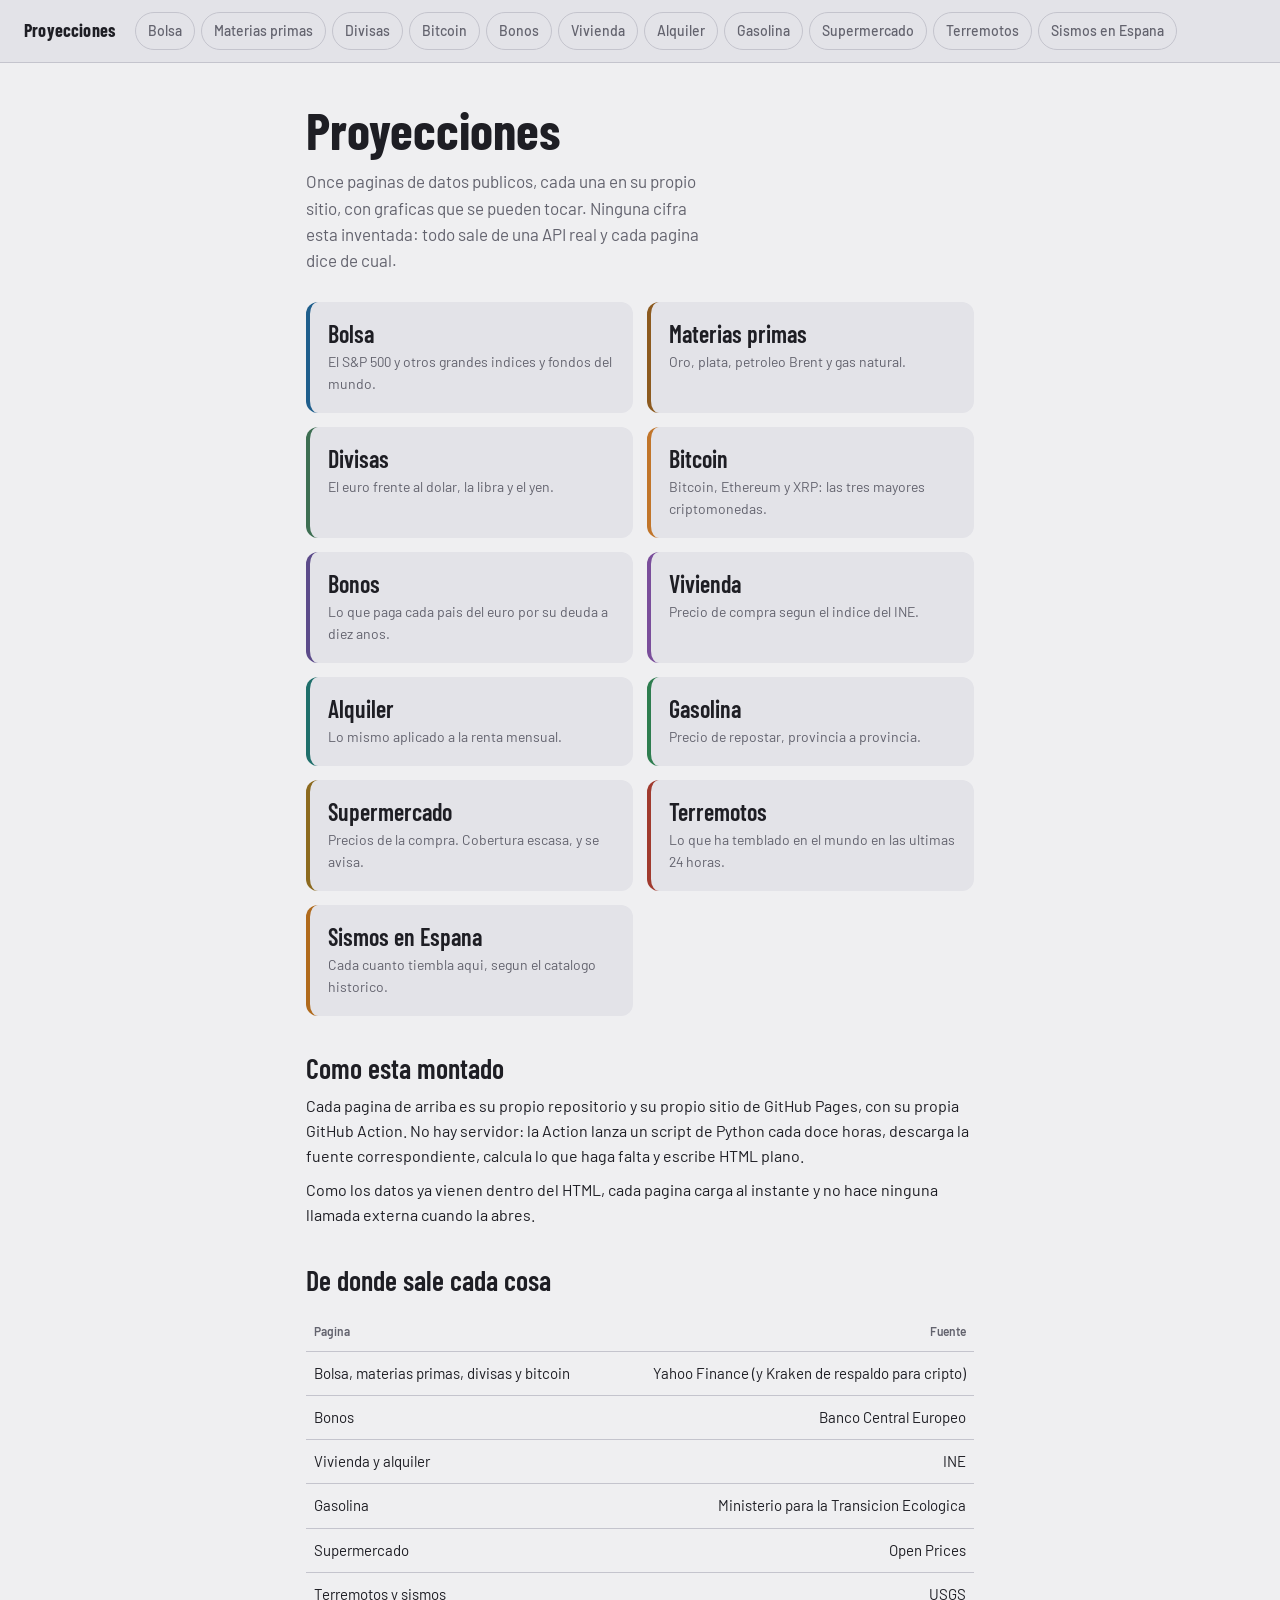
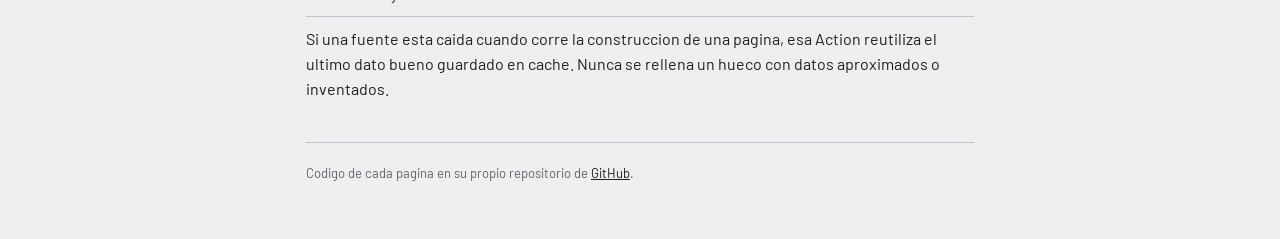
==== docs/index.html @ b4a00ec4 "Portada: enlaza a las once paginas del proyecto Sitio estatico sin generador, publicado directamente" ====
<!DOCTYPE html>
<html lang="es">
<head>
<meta charset="utf-8">
<meta name="viewport" content="width=device-width, initial-scale=1, viewport-fit=cover">
<title>Proyecciones: datos publicos con graficas interactivas</title>
<meta name="description" content="Once paginas de datos publicos con graficas interactivas: bolsa, materias primas, divisas, bitcoin, bonos, vivienda, alquiler, gasolina, supermercado y sismos. Ninguna cifra esta inventada.">
<link rel="canonical" href="https://adrianezd.github.io/proyecciones/">
<meta property="og:type" content="website">
<meta property="og:title" content="Proyecciones: datos publicos con graficas interactivas">
<meta property="og:description" content="Once paginas de datos publicos con graficas interactivas. Ninguna cifra esta inventada: todo sale de una API real y cada pagina dice de cual.">
<meta property="og:locale" content="es_ES">
<meta name="robots" content="index, follow, max-image-preview:large">
<meta name="color-scheme" content="light">
<link rel="preconnect" href="https://fonts.googleapis.com">
<link rel="preconnect" href="https://fonts.gstatic.com" crossorigin>
<link href="https://fonts.googleapis.com/css2?family=Barlow+Condensed:wght@500;600;700&family=Barlow:wght@400;500;600&display=swap" rel="stylesheet">
<link rel="stylesheet" href="./estatico/estilo.css">
</head>
<body>

<nav class="barra" aria-label="Secciones">
  <a class="marca" href="./">Proyecciones</a>
  <div class="enlaces">
    <a href="https://adrianezd.github.io/proyecciones-bolsa/">Bolsa</a><a href="https://adrianezd.github.io/proyecciones-materias-primas/">Materias primas</a><a href="https://adrianezd.github.io/proyecciones-divisas/">Divisas</a><a href="https://adrianezd.github.io/proyecciones-bitcoin/">Bitcoin</a><a href="https://adrianezd.github.io/proyecciones-bonos/">Bonos</a><a href="https://adrianezd.github.io/proyecciones-vivienda/">Vivienda</a><a href="https://adrianezd.github.io/proyecciones-alquiler/">Alquiler</a><a href="https://adrianezd.github.io/proyecciones-gasolina/">Gasolina</a><a href="https://adrianezd.github.io/proyecciones-supermercado/">Supermercado</a><a href="https://adrianezd.github.io/proyecciones-terremotos/">Terremotos</a><a href="https://adrianezd.github.io/proyecciones-sismos/">Sismos en Espana</a>
  </div>
</nav>

<main class="marco">
<h1>Proyecciones</h1>
<p class="bajada">Once paginas de datos publicos, cada una en su propio sitio, con graficas que se pueden tocar. Ninguna cifra esta inventada: todo sale de una API real y cada pagina dice de cual.</p>

<div class="rejilla-portada">
  <a class="ficha" data-c="bolsa" href="https://adrianezd.github.io/proyecciones-bolsa/">
    <h2>Bolsa</h2>
    <p>El S&amp;P 500 y otros grandes indices y fondos del mundo.</p>
  </a>
  <a class="ficha" data-c="materias-primas" href="https://adrianezd.github.io/proyecciones-materias-primas/">
    <h2>Materias primas</h2>
    <p>Oro, plata, petroleo Brent y gas natural.</p>
  </a>
  <a class="ficha" data-c="divisas" href="https://adrianezd.github.io/proyecciones-divisas/">
    <h2>Divisas</h2>
    <p>El euro frente al dolar, la libra y el yen.</p>
  </a>
  <a class="ficha" data-c="bitcoin" href="https://adrianezd.github.io/proyecciones-bitcoin/">
    <h2>Bitcoin</h2>
    <p>Bitcoin, Ethereum y XRP: las tres mayores criptomonedas.</p>
  </a>
  <a class="ficha" data-c="bonos" href="https://adrianezd.github.io/proyecciones-bonos/">
    <h2>Bonos</h2>
    <p>Lo que paga cada pais del euro por su deuda a diez anos.</p>
  </a>
  <a class="ficha" data-c="vivienda" href="https://adrianezd.github.io/proyecciones-vivienda/">
    <h2>Vivienda</h2>
    <p>Precio de compra segun el indice del INE.</p>
  </a>
  <a class="ficha" data-c="alquiler" href="https://adrianezd.github.io/proyecciones-alquiler/">
    <h2>Alquiler</h2>
    <p>Lo mismo aplicado a la renta mensual.</p>
  </a>
  <a class="ficha" data-c="gasolina" href="https://adrianezd.github.io/proyecciones-gasolina/">
    <h2>Gasolina</h2>
    <p>Precio de repostar, provincia a provincia.</p>
  </a>
  <a class="ficha" data-c="supermercado" href="https://adrianezd.github.io/proyecciones-supermercado/">
    <h2>Supermercado</h2>
    <p>Precios de la compra. Cobertura escasa, y se avisa.</p>
  </a>
  <a class="ficha" data-c="terremotos" href="https://adrianezd.github.io/proyecciones-terremotos/">
    <h2>Terremotos</h2>
    <p>Lo que ha temblado en el mundo en las ultimas 24 horas.</p>
  </a>
  <a class="ficha" data-c="sismos" href="https://adrianezd.github.io/proyecciones-sismos/">
    <h2>Sismos en Espana</h2>
    <p>Cada cuanto tiembla aqui, segun el catalogo historico.</p>
  </a>
</div>

<h2>Como esta montado</h2>
<p>Cada pagina de arriba es su propio repositorio y su propio sitio de GitHub Pages, con su propia GitHub Action. No hay servidor: la Action lanza un script de Python cada doce horas, descarga la fuente correspondiente, calcula lo que haga falta y escribe HTML plano.</p>
<p>Como los datos ya vienen dentro del HTML, cada pagina carga al instante y no hace ninguna llamada externa cuando la abres.</p>

<h2>De donde sale cada cosa</h2>
<table>
  <thead><tr><th>Pagina</th><th>Fuente</th></tr></thead>
  <tbody>
    <tr><td>Bolsa, materias primas, divisas y bitcoin</td><td>Yahoo Finance (y Kraken de respaldo para cripto)</td></tr>
    <tr><td>Bonos</td><td>Banco Central Europeo</td></tr>
    <tr><td>Vivienda y alquiler</td><td>INE</td></tr>
    <tr><td>Gasolina</td><td>Ministerio para la Transicion Ecologica</td></tr>
    <tr><td>Supermercado</td><td>Open Prices</td></tr>
    <tr><td>Terremotos y sismos</td><td>USGS</td></tr>
  </tbody>
</table>

<p>Si una fuente esta caida cuando corre la construccion de una pagina, esa Action reutiliza el ultimo dato bueno guardado en cache. Nunca se rellena un hueco con datos aproximados o inventados.</p>

<footer class="pie">
<p>Codigo de cada pagina en su propio repositorio de <a href="https://github.com/adrianezd?tab=repositories&q=proyecciones-">GitHub</a>.</p>
</footer>
</main>

</body>
</html>
---- docs/estatico/estilo.css ----
/* =========================================================================
   Estilo comun. Mobile first: todo se diseña para 320px de ancho y se
   ensancha a partir de ahi. Cada seccion tiene su color de acento, que
   se activa con el atributo data-acento en <body>.
   ========================================================================= */

:root{
  --fondo:#EFEFF1;
  --fondo-2:#E3E3E8;
  --tinta:#1E1E24;
  --tinta-suave:#63636E;
  --regla:#C4C4CD;

  --acento:#3C5A8C;
  --acento-2:#7E93B8;
  --alerta:#B03A2E;

  --cifras:'Barlow Condensed','Arial Narrow',sans-serif;
  --texto:'Barlow',ui-sans-serif,system-ui,-apple-system,'Segoe UI',Roboto,sans-serif;
}

body[data-acento="vivienda"]{--acento:#7A4E9B;--acento-2:#B394CC;}
body[data-acento="alquiler"]{--acento:#1F6F6B;--acento-2:#7FB3AF;}
body[data-acento="gasolina"]{--acento:#2E7D4F;--acento-2:#8DBFA3;}
body[data-acento="sismos"]{--acento:#B06A1C;--acento-2:#D9AE7B;}
body[data-acento="mercados"]{--acento:#1F5E8C;--acento-2:#7FA8C4;}
body[data-acento="bonos"]{--acento:#5C4B8A;--acento-2:#A396C4;}
body[data-acento="supermercado"]{--acento:#8C6A1F;--acento-2:#C9B07E;}
body[data-acento="terremotos"]{--acento:#A03A2E;--acento-2:#D19289;}
body[data-acento="bolsa"]{--acento:#1F5E8C;--acento-2:#7FA8C4;}
body[data-acento="materias-primas"]{--acento:#8C5A1F;--acento-2:#C9A97E;}
body[data-acento="divisas"]{--acento:#3D6E52;--acento-2:#8CB39D;}
body[data-acento="bitcoin"]{--acento:#C1752A;--acento-2:#E0B78C;}

*,*::before,*::after{box-sizing:border-box;}
html{-webkit-text-size-adjust:100%;text-size-adjust:100%;}

body{
  margin:0;background:var(--fondo);color:var(--tinta);
  font-family:var(--texto);line-height:1.55;
  font-variant-numeric:tabular-nums;
  -webkit-font-smoothing:antialiased;
  overflow-x:hidden;
}

/* ---------------- Navegacion ---------------- */
.barra{
  background:var(--fondo-2);
  border-bottom:1px solid var(--regla);
  padding:.625rem max(1rem,env(safe-area-inset-left)) .625rem max(1rem,env(safe-area-inset-left));
  position:sticky;top:0;z-index:10;
}

.marca{
  display:block;font-family:var(--cifras);font-weight:700;
  font-size:1.125rem;color:var(--tinta);text-decoration:none;
  letter-spacing:.01em;
}

.enlaces{
  display:flex;gap:.375rem;margin-top:.375rem;
  overflow-x:auto;scrollbar-width:none;
  -webkit-overflow-scrolling:touch;
}
.enlaces::-webkit-scrollbar{display:none;}

.enlaces a{
  flex:0 0 auto;
  padding:.4375rem .75rem;min-height:2rem;
  font-size:.875rem;font-weight:500;
  color:var(--tinta-suave);text-decoration:none;
  border:1px solid var(--regla);border-radius:1.25rem;
  white-space:nowrap;
}
.enlaces a[aria-current="page"]{
  background:var(--acento);border-color:var(--acento);color:#fff;font-weight:600;
}

/* ---------------- Estructura ---------------- */
.marco{
  width:100%;max-width:44rem;margin:0 auto;
  padding:1.5rem 1.125rem calc(3rem + env(safe-area-inset-bottom));
  padding-left:max(1.125rem,env(safe-area-inset-left));
  padding-right:max(1.125rem,env(safe-area-inset-right));
}

h1{
  font-family:var(--cifras);font-weight:700;
  font-size:clamp(2rem,9.5vw,3.25rem);line-height:1.03;
  margin:0;text-wrap:balance;overflow-wrap:break-word;
}

h2{
  font-family:var(--cifras);font-weight:600;
  font-size:clamp(1.375rem,5.5vw,1.75rem);
  line-height:1.15;margin:2.25rem 0 .25rem;
}

.bajada{
  margin:.75rem 0 0;max-width:40ch;
  color:var(--tinta-suave);font-size:clamp(.9375rem,3.6vw,1.0625rem);
}

p{margin:.625rem 0 0;}
.apunte{font-size:.8125rem;color:var(--tinta-suave);margin-top:.5rem;}

/* ---------------- Controles ---------------- */
.mandos{
  margin-top:1.5rem;padding:1.125rem;
  background:var(--fondo-2);border-radius:.75rem;
}
.mando + .mando{margin-top:1.125rem;}

label{display:block;font-size:.875rem;font-weight:600;margin-bottom:.5rem;}

.caja-num{
  display:flex;align-items:center;gap:.5rem;
  background:var(--fondo);border:1px solid var(--regla);
  border-radius:.5rem;padding:0 .875rem;
}
.caja-num:focus-within{border-color:var(--acento);box-shadow:0 0 0 3px color-mix(in srgb,var(--acento) 22%,transparent);}
.caja-num span{font-family:var(--cifras);font-size:1.375rem;font-weight:600;color:var(--tinta-suave);}
.caja-num input{
  flex:1 1 auto;width:100%;min-width:0;min-height:3rem;
  border:0;background:transparent;outline:none;
  font-family:var(--cifras);font-size:1.5rem;font-weight:700;color:var(--tinta);
  -moz-appearance:textfield;
}
.caja-num input::-webkit-outer-spin-button,
.caja-num input::-webkit-inner-spin-button{-webkit-appearance:none;margin:0;}

.fila{display:flex;align-items:baseline;justify-content:space-between;gap:.75rem;margin-bottom:.5rem;}
.fila label{margin:0;}
.fila output{font-family:var(--cifras);font-size:1.375rem;font-weight:700;}

input[type=range]{
  width:100%;height:2.75rem;background:transparent;cursor:pointer;
  -webkit-appearance:none;appearance:none;
}
input[type=range]::-webkit-slider-runnable-track{height:.25rem;background:var(--regla);border-radius:2px;}
input[type=range]::-moz-range-track{height:.25rem;background:var(--regla);border-radius:2px;}
input[type=range]::-webkit-slider-thumb{
  -webkit-appearance:none;width:1.75rem;height:1.75rem;margin-top:-.75rem;
  border-radius:50%;background:var(--acento);border:3px solid var(--fondo-2);
}
input[type=range]::-moz-range-thumb{
  width:1.75rem;height:1.75rem;border-radius:50%;
  background:var(--acento);border:3px solid var(--fondo-2);
}
input[type=range]:focus-visible{outline:2px solid var(--acento);outline-offset:4px;}

select{
  width:100%;min-height:3rem;padding:0 2.5rem 0 .875rem;
  font-family:var(--texto);font-size:1rem;font-weight:500;color:var(--tinta);
  background-color:var(--fondo);border:1px solid var(--regla);border-radius:.5rem;
  appearance:none;-webkit-appearance:none;
  background-image:url("data:image/svg+xml;charset=UTF-8,%3Csvg xmlns='http://www.w3.org/2000/svg' width='12' height='8'%3E%3Cpath d='M1 1l5 5 5-5' stroke='%231E1E24' stroke-width='2' fill='none'/%3E%3C/svg%3E");
  background-repeat:no-repeat;background-position:right .875rem center;
}
select:focus-visible{outline:2px solid var(--acento);outline-offset:2px;}

/* ---------------- Resultado destacado ---------------- */
.resultado{margin-top:2rem;padding-top:1.5rem;border-top:2px solid var(--tinta);}
.resultado-intro{margin:0;font-size:.9375rem;color:var(--tinta-suave);}
.cifrota{
  font-family:var(--cifras);font-weight:700;
  font-size:clamp(2.75rem,15vw,4.5rem);line-height:1;
  margin:.375rem 0 0;color:var(--acento);
}
.rango{margin:.5rem 0 0;font-size:1rem;}

.tarjetas{
  display:grid;grid-template-columns:repeat(auto-fit,minmax(6.5rem,1fr));
  gap:.875rem;margin-top:1.5rem;
}
.dato-valor{
  display:block;font-family:var(--cifras);font-weight:700;
  font-size:1.625rem;line-height:1.05;
}
.dato-nombre{display:block;font-size:.75rem;color:var(--tinta-suave);margin-top:.25rem;}

/* ---------------- Graficas ---------------- */
.lienzo{position:relative;margin-top:1rem;}
.lienzo svg{display:block;width:100%;height:auto;user-select:none;}

.rejilla{stroke:var(--regla);stroke-width:1;}
.cero{stroke:var(--tinta);stroke-width:1;}
.eje{font-family:'Barlow',sans-serif;font-size:9px;fill:var(--tinta-suave);}
.eje.destacado{fill:var(--tinta);font-weight:600;}
.banda{fill:var(--acento);opacity:.16;}
.trazo-pasado{fill:none;stroke:var(--acento);stroke-width:2.5;stroke-linejoin:round;}
.trazo-futuro{fill:none;stroke:var(--alerta);stroke-width:2.5;stroke-dasharray:5 4;stroke-linejoin:round;}
.corte{stroke:var(--tinta);stroke-width:1;stroke-dasharray:2 3;}
.barra{fill:var(--acento);}
.barra.negativa{fill:var(--alerta);}
.guia{stroke:var(--tinta);stroke-width:1;opacity:0;pointer-events:none;}
.marcador{fill:var(--tinta);opacity:0;pointer-events:none;}

.globo{
  position:absolute;top:0;
  background:var(--tinta);color:#fff;
  padding:.4375rem .625rem;border-radius:.375rem;
  font-size:.8125rem;line-height:1.3;
  pointer-events:none;white-space:nowrap;
  box-shadow:0 2px 10px rgba(0,0,0,.2);
}
.globo b{display:block;font-weight:600;font-size:.75rem;opacity:.75;}
.globo span{display:block;font-family:var(--cifras);font-size:1.125rem;font-weight:700;}
.globo em{display:block;font-style:normal;font-size:.6875rem;opacity:.75;}

.leyenda{display:flex;flex-wrap:wrap;gap:.625rem 1.25rem;margin-top:.75rem;font-size:.8125rem;color:var(--tinta-suave);}
.leyenda i{display:inline-block;width:1.25rem;height:0;border-top-width:3px;border-top-style:solid;margin-right:.4375rem;vertical-align:middle;}
.i-pasado{border-top-color:var(--acento);}
.i-futuro{border-top-color:var(--alerta);border-top-style:dashed;}

/* ---------------- Listas y tablas ---------------- */
.lista{list-style:none;margin:1rem 0 0;padding:0;counter-reset:pos;}
.item{
  display:grid;grid-template-columns:1.75rem 1fr auto;gap:0 .75rem;
  align-items:baseline;padding:.875rem 0;border-top:1px solid var(--regla);
}
.item:last-child{border-bottom:1px solid var(--regla);}
.pos{counter-increment:pos;font-family:var(--cifras);font-weight:600;font-size:1.125rem;color:var(--tinta-suave);}
.pos::before{content:counter(pos);}
.nombre{font-weight:600;font-size:.9375rem;overflow-wrap:break-word;}
.sub{grid-column:2;font-size:.8125rem;color:var(--tinta-suave);margin-top:.125rem;overflow-wrap:break-word;}
.valor{font-family:var(--cifras);font-weight:700;font-size:1.5rem;color:var(--acento);white-space:nowrap;}

table{width:100%;border-collapse:collapse;margin-top:1rem;font-size:.9375rem;}
th,td{text-align:left;padding:.625rem .5rem;border-bottom:1px solid var(--regla);}
th{font-size:.75rem;color:var(--tinta-suave);font-weight:600;}
td:last-child,th:last-child{text-align:right;}
td.destaca{font-family:var(--cifras);font-weight:700;font-size:1.125rem;}

/* ---------------- Avisos ---------------- */
.nota{
  margin-top:1.25rem;padding:.875rem 1rem;
  background:var(--fondo-2);border-left:3px solid var(--acento);
  border-radius:0 .5rem .5rem 0;font-size:.875rem;
}
.nota p{margin:0;}
.nota p+p{margin-top:.375rem;color:var(--tinta-suave);}

.pie{margin-top:2.5rem;padding-top:1.25rem;border-top:1px solid var(--regla);font-size:.8125rem;color:var(--tinta-suave);}
.pie p{margin:0 0 .5rem;}
.pie a{color:var(--tinta);}

/* ---------------- Portada ---------------- */
.rejilla-portada{display:grid;gap:.875rem;margin-top:1.75rem;}
.ficha{
  display:block;padding:1.125rem;border-radius:.75rem;
  background:var(--fondo-2);color:var(--tinta);text-decoration:none;
  border-left:4px solid var(--acento);
}
.ficha h2{margin:0;font-size:1.5rem;}
.ficha p{margin:.25rem 0 0;font-size:.875rem;color:var(--tinta-suave);}
.ficha[data-c="vivienda"]{border-left-color:#7A4E9B;}
.ficha[data-c="alquiler"]{border-left-color:#1F6F6B;}
.ficha[data-c="gasolina"]{border-left-color:#2E7D4F;}
.ficha[data-c="sismos"]{border-left-color:#B06A1C;}
.ficha[data-c="mercados"]{border-left-color:#1F5E8C;}
.ficha[data-c="bonos"]{border-left-color:#5C4B8A;}
.ficha[data-c="supermercado"]{border-left-color:#8C6A1F;}
.ficha[data-c="terremotos"]{border-left-color:#A03A2E;}
.ficha[data-c="bolsa"]{border-left-color:#1F5E8C;}
.ficha[data-c="materias-primas"]{border-left-color:#8C5A1F;}
.ficha[data-c="divisas"]{border-left-color:#3D6E52;}
.ficha[data-c="bitcoin"]{border-left-color:#C1752A;}

@media (min-width:38rem){
  .barra{display:flex;align-items:center;gap:1.25rem;padding:.75rem 1.5rem;}
  .enlaces{margin-top:0;}
  .marco{padding-top:2.5rem;}
  .mandos-doble{display:grid;grid-template-columns:1fr 1fr;gap:1.5rem;}
  .mandos-doble .mando+.mando{margin-top:0;}
  .rejilla-portada{grid-template-columns:1fr 1fr;}
}

@media (prefers-reduced-motion:reduce){*{animation:none!important;transition:none!important;}}
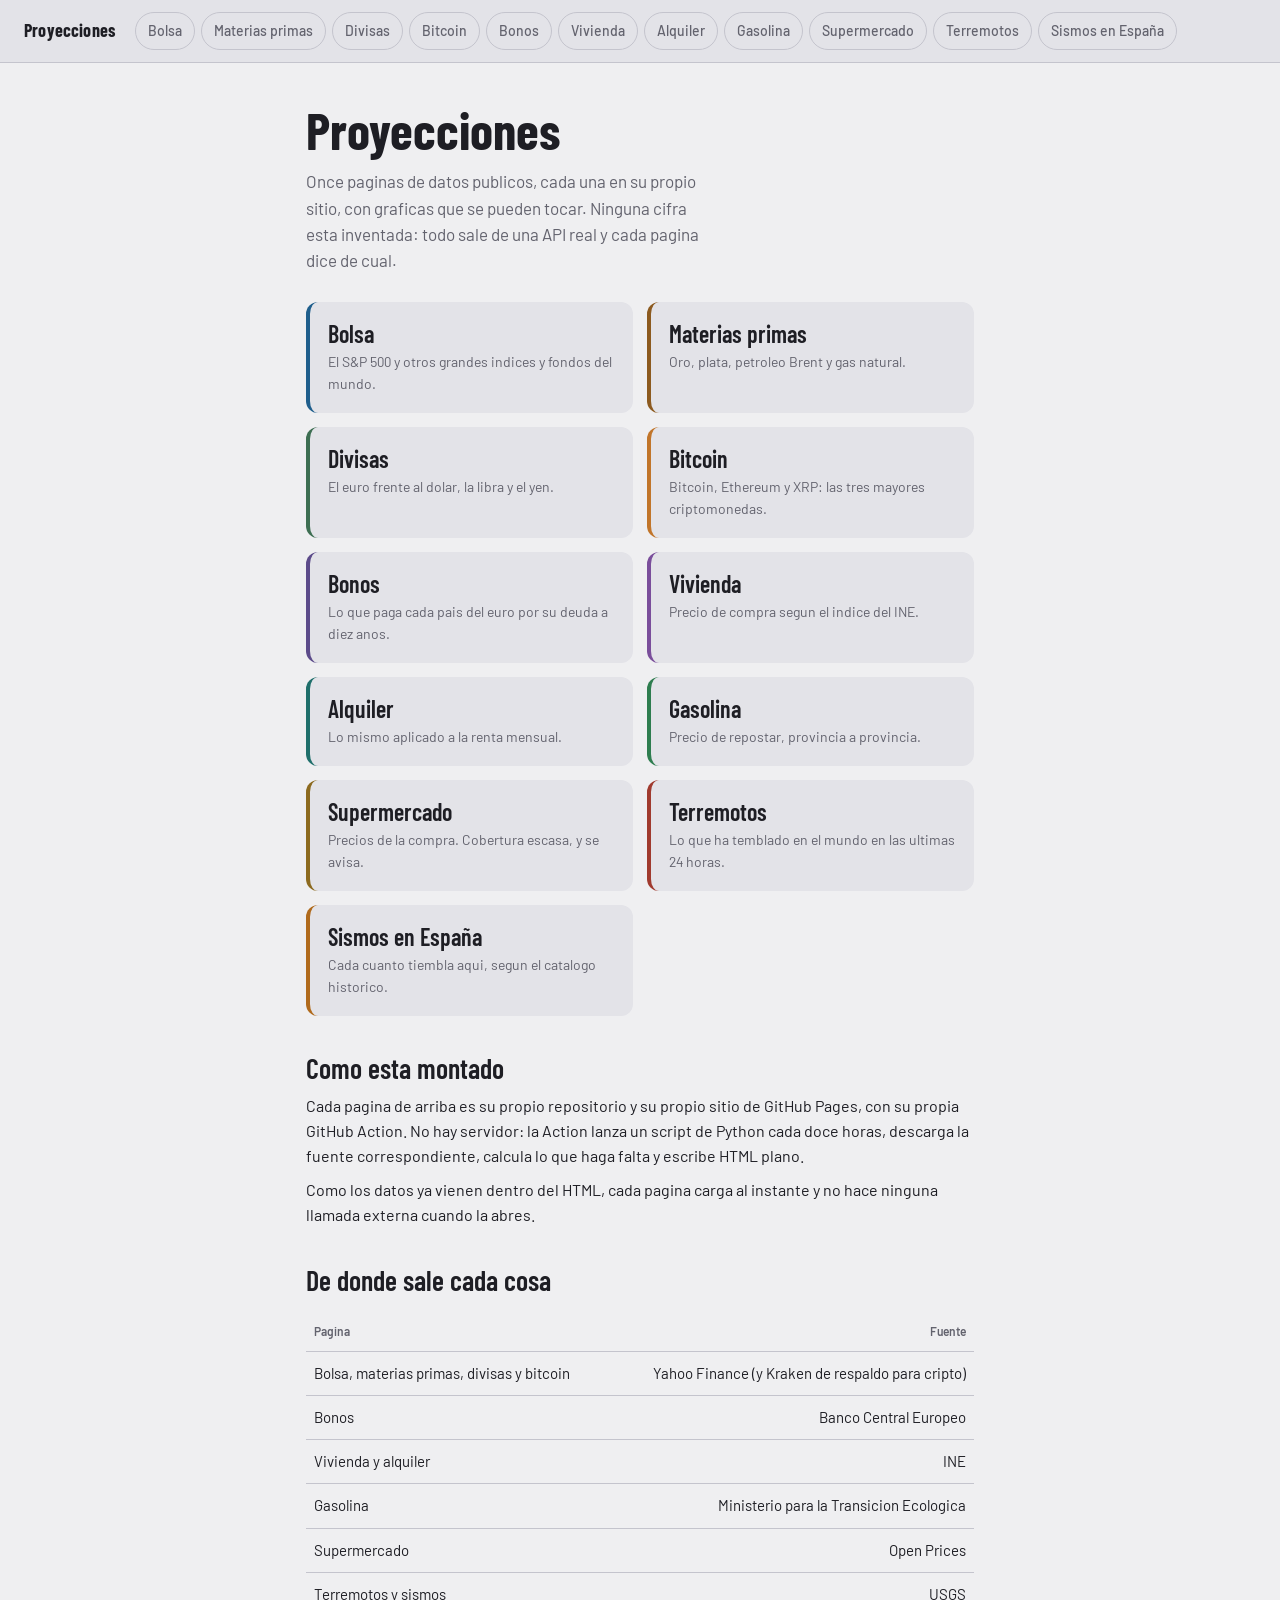
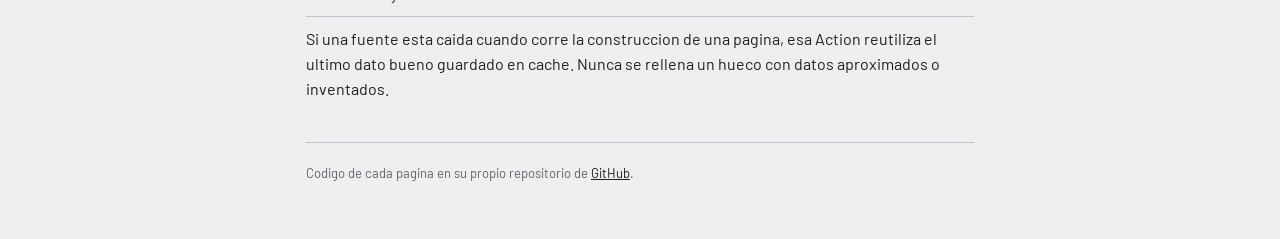
==== commit c6f094fe: "Corregir Sismos en Espana -> Espana con eñe Co-Authored-By: Claude Sonnet 5 <noreply@anthropic.com>" ====
--- a/docs/index.html
+++ b/docs/index.html
@@ -22,7 +22,7 @@
 <nav class="barra" aria-label="Secciones">
   <a class="marca" href="./">Proyecciones</a>
   <div class="enlaces">
-    <a href="https://adrianezd.github.io/proyecciones-bolsa/">Bolsa</a><a href="https://adrianezd.github.io/proyecciones-materias-primas/">Materias primas</a><a href="https://adrianezd.github.io/proyecciones-divisas/">Divisas</a><a href="https://adrianezd.github.io/proyecciones-bitcoin/">Bitcoin</a><a href="https://adrianezd.github.io/proyecciones-bonos/">Bonos</a><a href="https://adrianezd.github.io/proyecciones-vivienda/">Vivienda</a><a href="https://adrianezd.github.io/proyecciones-alquiler/">Alquiler</a><a href="https://adrianezd.github.io/proyecciones-gasolina/">Gasolina</a><a href="https://adrianezd.github.io/proyecciones-supermercado/">Supermercado</a><a href="https://adrianezd.github.io/proyecciones-terremotos/">Terremotos</a><a href="https://adrianezd.github.io/proyecciones-sismos/">Sismos en Espana</a>
+    <a href="https://adrianezd.github.io/proyecciones-bolsa/">Bolsa</a><a href="https://adrianezd.github.io/proyecciones-materias-primas/">Materias primas</a><a href="https://adrianezd.github.io/proyecciones-divisas/">Divisas</a><a href="https://adrianezd.github.io/proyecciones-bitcoin/">Bitcoin</a><a href="https://adrianezd.github.io/proyecciones-bonos/">Bonos</a><a href="https://adrianezd.github.io/proyecciones-vivienda/">Vivienda</a><a href="https://adrianezd.github.io/proyecciones-alquiler/">Alquiler</a><a href="https://adrianezd.github.io/proyecciones-gasolina/">Gasolina</a><a href="https://adrianezd.github.io/proyecciones-supermercado/">Supermercado</a><a href="https://adrianezd.github.io/proyecciones-terremotos/">Terremotos</a><a href="https://adrianezd.github.io/proyecciones-sismos/">Sismos en España</a>
   </div>
 </nav>
 
@@ -72,7 +72,7 @@
     <p>Lo que ha temblado en el mundo en las ultimas 24 horas.</p>
   </a>
   <a class="ficha" data-c="sismos" href="https://adrianezd.github.io/proyecciones-sismos/">
-    <h2>Sismos en Espana</h2>
+    <h2>Sismos en España</h2>
     <p>Cada cuanto tiembla aqui, segun el catalogo historico.</p>
   </a>
 </div>
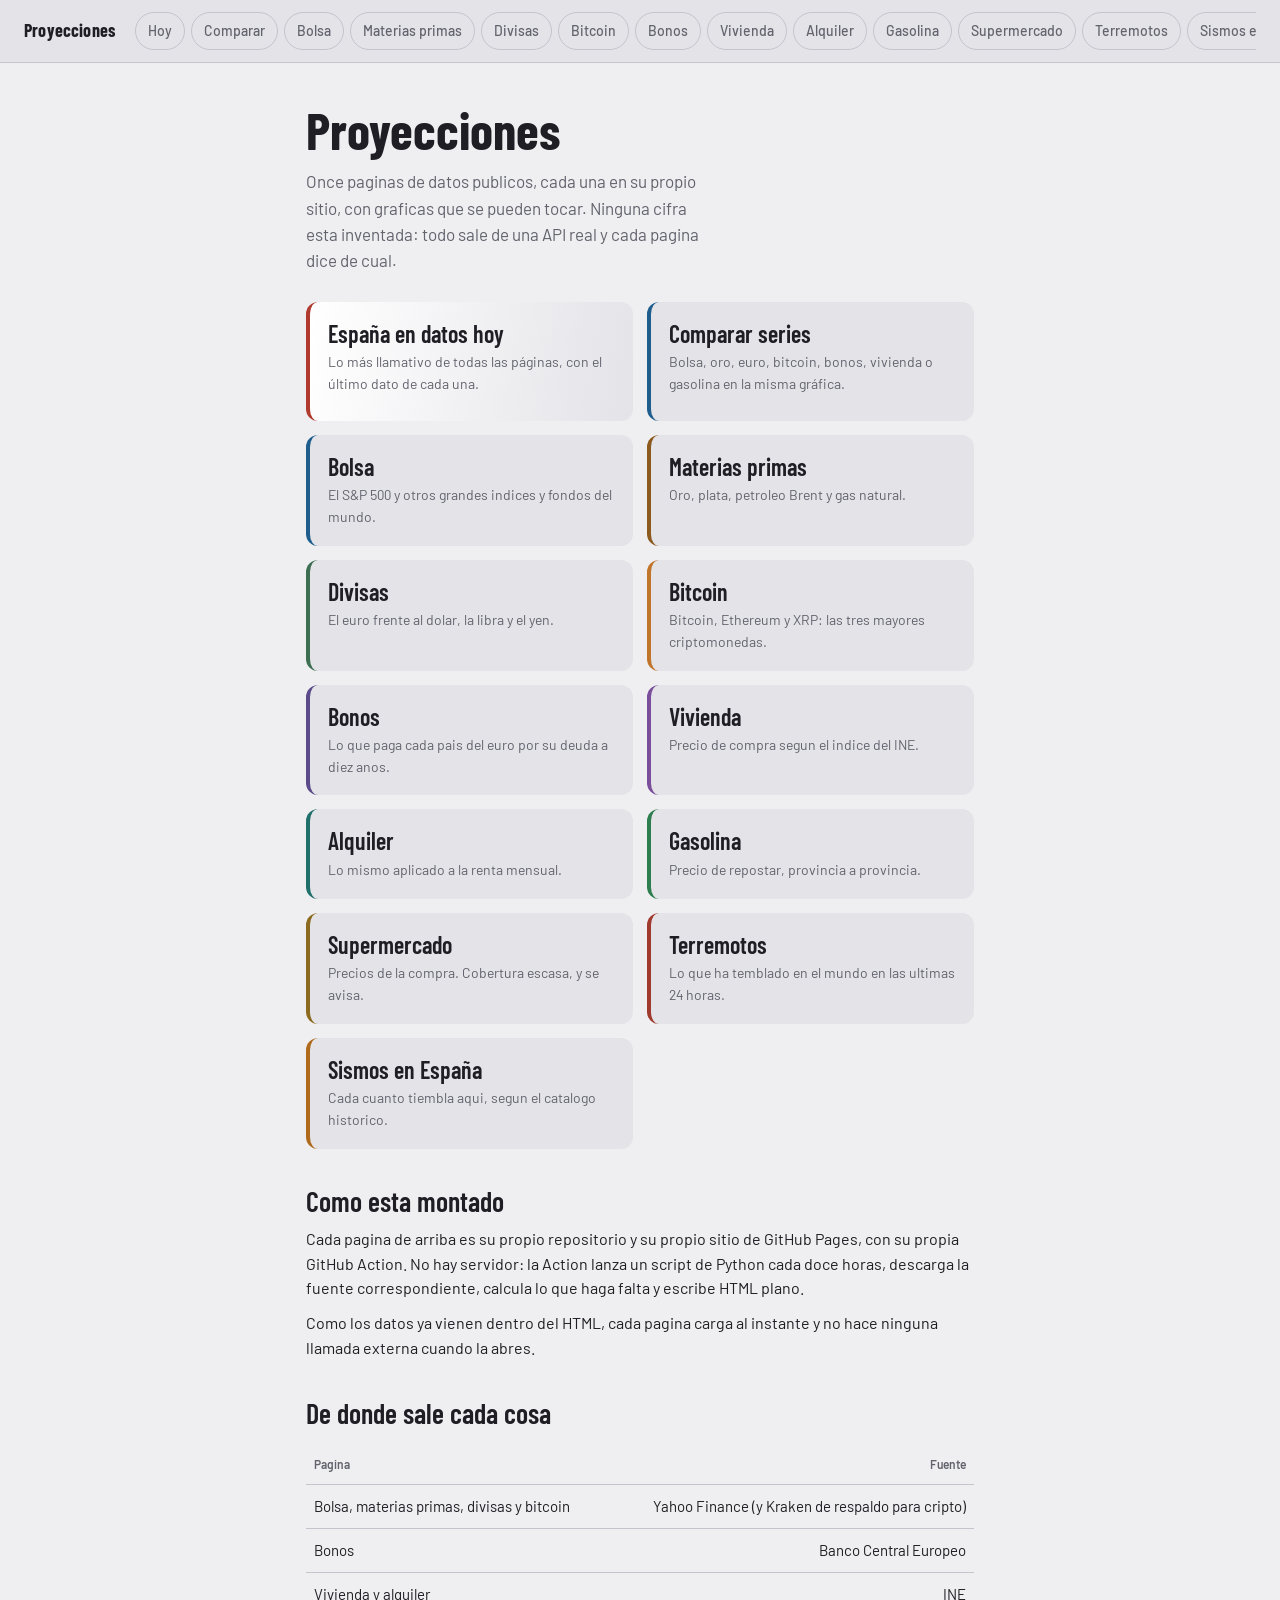
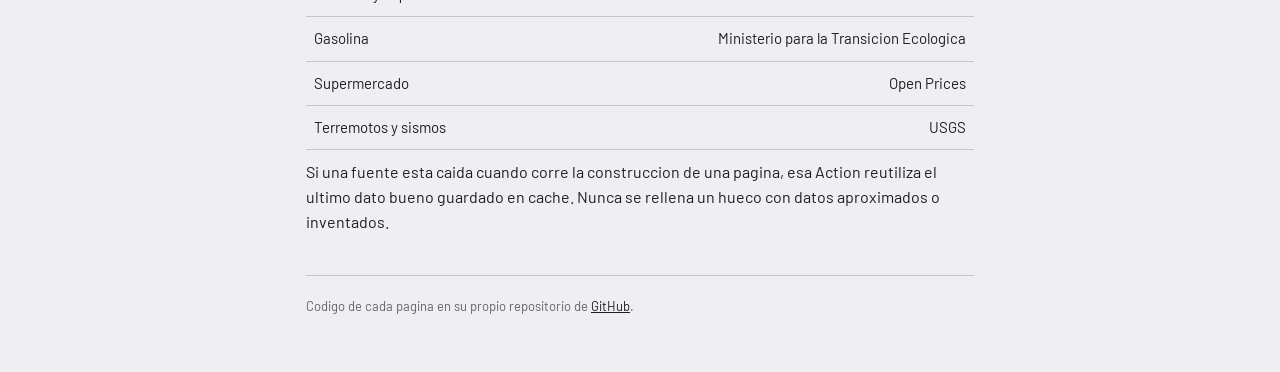
==== commit 9674b217: "España en datos hoy, comparador de series y avisos para las once páginas Co-Authored-By: Claude Opus" ====
--- a/docs/index.html
+++ b/docs/index.html
@@ -10,19 +10,29 @@
 <meta property="og:title" content="Proyecciones: datos publicos con graficas interactivas">
 <meta property="og:description" content="Once paginas de datos publicos con graficas interactivas. Ninguna cifra esta inventada: todo sale de una API real y cada pagina dice de cual.">
 <meta property="og:locale" content="es_ES">
+<meta property="og:image" content="https://adrianezd.github.io/proyecciones/estatico/og.png">
+<meta property="og:image:width" content="1200">
+<meta property="og:image:height" content="630">
+<meta property="og:url" content="https://adrianezd.github.io/proyecciones/">
+<meta name="twitter:card" content="summary_large_image">
+<meta name="twitter:title" content="Proyecciones: datos publicos con graficas interactivas">
+<meta name="twitter:description" content="Once paginas de datos publicos con graficas interactivas.">
+<meta name="twitter:image" content="https://adrianezd.github.io/proyecciones/estatico/og.png">
 <meta name="robots" content="index, follow, max-image-preview:large">
+<script type="application/ld+json">{"@context":"https://schema.org","@type":"WebSite","name":"Proyecciones","description":"Once paginas de datos publicos con graficas interactivas: bolsa, materias primas, divisas, bitcoin, bonos, vivienda, alquiler, gasolina, supermercado y sismos.","url":"https://adrianezd.github.io/proyecciones/","inLanguage":"es","hasPart":[{"@type":"Dataset","name":"Bolsa","url":"https://adrianezd.github.io/proyecciones-bolsa/"},{"@type":"Dataset","name":"Materias primas","url":"https://adrianezd.github.io/proyecciones-materias-primas/"},{"@type":"Dataset","name":"Divisas","url":"https://adrianezd.github.io/proyecciones-divisas/"},{"@type":"Dataset","name":"Bitcoin","url":"https://adrianezd.github.io/proyecciones-bitcoin/"},{"@type":"Dataset","name":"Bonos","url":"https://adrianezd.github.io/proyecciones-bonos/"},{"@type":"Dataset","name":"Vivienda","url":"https://adrianezd.github.io/proyecciones-vivienda/"},{"@type":"Dataset","name":"Alquiler","url":"https://adrianezd.github.io/proyecciones-alquiler/"},{"@type":"Dataset","name":"Gasolina","url":"https://adrianezd.github.io/proyecciones-gasolina/"},{"@type":"Dataset","name":"Supermercado","url":"https://adrianezd.github.io/proyecciones-supermercado/"},{"@type":"Dataset","name":"Terremotos","url":"https://adrianezd.github.io/proyecciones-terremotos/"},{"@type":"Dataset","name":"Sismos en España","url":"https://adrianezd.github.io/proyecciones-sismos/"}]}</script>
 <meta name="color-scheme" content="light">
 <link rel="preconnect" href="https://fonts.googleapis.com">
 <link rel="preconnect" href="https://fonts.gstatic.com" crossorigin>
 <link href="https://fonts.googleapis.com/css2?family=Barlow+Condensed:wght@500;600;700&family=Barlow:wght@400;500;600&display=swap" rel="stylesheet">
 <link rel="stylesheet" href="./estatico/estilo.css">
+<link rel="stylesheet" href="./estatico/portada.css">
 </head>
 <body>
 
 <nav class="barra" aria-label="Secciones">
   <a class="marca" href="./">Proyecciones</a>
   <div class="enlaces">
-    <a href="https://adrianezd.github.io/proyecciones-bolsa/">Bolsa</a><a href="https://adrianezd.github.io/proyecciones-materias-primas/">Materias primas</a><a href="https://adrianezd.github.io/proyecciones-divisas/">Divisas</a><a href="https://adrianezd.github.io/proyecciones-bitcoin/">Bitcoin</a><a href="https://adrianezd.github.io/proyecciones-bonos/">Bonos</a><a href="https://adrianezd.github.io/proyecciones-vivienda/">Vivienda</a><a href="https://adrianezd.github.io/proyecciones-alquiler/">Alquiler</a><a href="https://adrianezd.github.io/proyecciones-gasolina/">Gasolina</a><a href="https://adrianezd.github.io/proyecciones-supermercado/">Supermercado</a><a href="https://adrianezd.github.io/proyecciones-terremotos/">Terremotos</a><a href="https://adrianezd.github.io/proyecciones-sismos/">Sismos en España</a>
+    <a href="./hoy/">Hoy</a><a href="./comparar/">Comparar</a><a href="https://adrianezd.github.io/proyecciones-bolsa/">Bolsa</a><a href="https://adrianezd.github.io/proyecciones-materias-primas/">Materias primas</a><a href="https://adrianezd.github.io/proyecciones-divisas/">Divisas</a><a href="https://adrianezd.github.io/proyecciones-bitcoin/">Bitcoin</a><a href="https://adrianezd.github.io/proyecciones-bonos/">Bonos</a><a href="https://adrianezd.github.io/proyecciones-vivienda/">Vivienda</a><a href="https://adrianezd.github.io/proyecciones-alquiler/">Alquiler</a><a href="https://adrianezd.github.io/proyecciones-gasolina/">Gasolina</a><a href="https://adrianezd.github.io/proyecciones-supermercado/">Supermercado</a><a href="https://adrianezd.github.io/proyecciones-terremotos/">Terremotos</a><a href="https://adrianezd.github.io/proyecciones-sismos/">Sismos en España</a>
   </div>
 </nav>
 
@@ -31,6 +41,15 @@
 <p class="bajada">Once paginas de datos publicos, cada una en su propio sitio, con graficas que se pueden tocar. Ninguna cifra esta inventada: todo sale de una API real y cada pagina dice de cual.</p>
 
 <div class="rejilla-portada">
+  <a class="ficha ficha-hoy" href="./hoy/">
+    <h2>España en datos hoy</h2>
+    <p>Lo más llamativo de todas las páginas, con el último dato de cada una.</p>
+    <span class="hoy-linea" id="hoy-linea"></span>
+  </a>
+  <a class="ficha" data-c="mercados" href="./comparar/">
+    <h2>Comparar series</h2>
+    <p>Bolsa, oro, euro, bitcoin, bonos, vivienda o gasolina en la misma gráfica.</p>
+  </a>
   <a class="ficha" data-c="bolsa" href="https://adrianezd.github.io/proyecciones-bolsa/">
     <h2>Bolsa</h2>
     <p>El S&amp;P 500 y otros grandes indices y fondos del mundo.</p>
@@ -100,6 +119,13 @@
 <p>Codigo de cada pagina en su propio repositorio de <a href="https://github.com/adrianezd?tab=repositories&q=proyecciones-">GitHub</a>.</p>
 </footer>
 </main>
-
+<script src="./estatico/avisos.js" data-pagina="hoy" defer></script>
+<script>
+// el titular de hoy en la ficha de «España en datos hoy»
+fetch("./datos/resumen.json").then(function (r) { return r.json(); }).then(function (d) {
+  var t = d.destacados && d.destacados[0];
+  if (t) document.getElementById("hoy-linea").textContent = t.texto;
+}).catch(function () {});
+</script>
 </body>
 </html>
--- a/docs/estatico/estilo.css
+++ b/docs/estatico/estilo.css
@@ -178,6 +178,18 @@
   font-size:1.625rem;line-height:1.05;
 }
 .dato-nombre{display:block;font-size:.75rem;color:var(--tinta-suave);margin-top:.25rem;}
+
+/* ---------------- Selector de rango temporal ---------------- */
+.rango-tiempo{display:flex;gap:.375rem;margin-top:1rem;flex-wrap:wrap;}
+.rango-tiempo button{
+  font-family:var(--texto);font-size:.8125rem;font-weight:600;
+  padding:.4375rem .75rem;min-height:2rem;
+  color:var(--tinta-suave);background:var(--fondo-2);
+  border:1px solid var(--regla);border-radius:1.25rem;cursor:pointer;
+}
+.rango-tiempo button[aria-current="true"]{
+  background:var(--acento);border-color:var(--acento);color:#fff;
+}
 
 /* ---------------- Graficas ---------------- */
 .lienzo{position:relative;margin-top:1rem;}
--- a/docs/estatico/portada.css
+++ b/docs/estatico/portada.css
@@ -0,0 +1,70 @@
+/* =========================================================================
+   Portada: España en datos hoy y el comparador de series.
+   Va después de estilo.css y usa sus mismas variables.
+   ========================================================================= */
+
+.boton{
+  display:inline-flex;align-items:center;justify-content:center;
+  min-height:2.75rem;padding:.625rem 1.25rem;border-radius:2rem;
+  background:var(--acento);color:#fff;font-weight:600;text-decoration:none;
+  border:0;font:inherit;cursor:pointer;
+}
+
+/* ---------------- Hoy ---------------- */
+.hoy-destacados ol{margin:.75rem 0 0;padding:0;list-style:none;counter-reset:d;display:grid;gap:.5rem;}
+.hoy-destacados li{counter-increment:d;display:flex;gap:.75rem;align-items:flex-start;padding:.875rem 1rem;border-radius:.75rem;background:var(--fondo-2);}
+.hoy-destacados li::before{content:counter(d);flex:none;width:1.75rem;height:1.75rem;border-radius:50%;display:grid;place-items:center;font-family:var(--cifras);font-weight:700;background:var(--acento);color:#fff;}
+.hoy-destacados a,.hoy-avisos a{color:var(--tinta);text-decoration:none;font-weight:500;}
+.hoy-avisos ul{margin:.75rem 0 0;padding:0;list-style:none;display:grid;gap:.5rem;}
+.hoy-avisos li{padding:.75rem 1rem;border-radius:.75rem;background:#fff;border-left:4px solid var(--acento-2);}
+.hoy-avisos li.nivel-alto{border-left-color:var(--alerta);}
+.hoy-avisos li.nivel-medio{border-left-color:#C1752A;}
+
+.hoy-rejilla{display:grid;grid-template-columns:repeat(auto-fill,minmax(9.5rem,1fr));gap:.625rem;margin-top:.75rem;}
+.hoy-ficha{display:flex;flex-direction:column;gap:.25rem;min-width:0;padding:.75rem .875rem;border-radius:.75rem;background:var(--fondo-2);color:var(--tinta);text-decoration:none;}
+.hoy-ficha.viejo{opacity:.55;}
+.hoy-nombre{font-size:.8125rem;color:var(--tinta-suave);font-weight:500;}
+.hoy-valor{font-family:var(--cifras);font-weight:700;font-size:1.5rem;line-height:1.05;}
+.hoy-texto{font-size:.8125rem;color:var(--tinta-suave);}
+.hoy-spark{width:100%;height:2rem;}
+.hoy-spark polyline{fill:none;stroke-width:1.6;vector-effect:non-scaling-stroke;}
+.hoy-spark.sube polyline{stroke:#2E7D4F;}
+.hoy-spark.baja polyline{stroke:var(--alerta);}
+.hoy-chips{display:flex;flex-wrap:wrap;gap:.25rem;}
+.hoy-chip{display:inline-flex;align-items:baseline;gap:.2rem;padding:.0625rem .375rem;border-radius:.375rem;font-size:.75rem;font-weight:600;background:#fff;}
+.hoy-chip small{font-weight:400;color:var(--tinta-suave);font-size:.6875rem;}
+.hoy-chip.sube{color:#2E7D4F;}
+.hoy-chip.baja{color:var(--alerta);}
+.hoy-fecha{font-size:.6875rem;color:var(--tinta-suave);}
+.hoy-nota{font-size:.875rem;color:var(--tinta-suave);}
+.hoy-comparar{margin-top:2rem;text-align:center;}
+
+/* ---------------- Comparar ---------------- */
+.cmp-grupo{margin-top:1rem;}
+.cmp-grupo h3{margin:0 0 .375rem;font-family:var(--cifras);font-weight:600;font-size:1.0625rem;}
+.cmp-chips{display:flex;flex-wrap:wrap;gap:.375rem;}
+.cmp-chip{display:inline-flex;align-items:center;gap:.375rem;min-height:2.25rem;padding:.375rem .75rem;border-radius:1.25rem;border:1px solid var(--regla);background:#fff;color:var(--tinta);font:inherit;font-size:.875rem;cursor:pointer;}
+.cmp-chip[aria-pressed="true"]{border-color:transparent;color:#fff;background:var(--c,var(--acento));font-weight:600;}
+.cmp-rangos{display:flex;gap:.375rem;flex-wrap:wrap;margin-top:1.25rem;}
+.cmp-rangos button{min-height:2.25rem;padding:.375rem .875rem;border-radius:1.25rem;border:1px solid var(--regla);background:#fff;font:inherit;font-size:.875rem;cursor:pointer;color:var(--tinta);}
+.cmp-rangos button[aria-pressed="true"]{background:var(--tinta);border-color:var(--tinta);color:#fff;}
+.cmp-lienzo{position:relative;margin-top:1rem;padding:.75rem .5rem .5rem;border-radius:.75rem;background:#fff;}
+.cmp-lienzo svg{display:block;width:100%;height:auto;touch-action:pan-y;}
+.cmp-lienzo .rejilla{stroke:var(--fondo-2);stroke-width:1;}
+.cmp-lienzo .eje{font-size:10px;fill:var(--tinta-suave);font-family:var(--texto);}
+.cmp-lienzo .guia{stroke:var(--tinta-suave);stroke-width:1;stroke-dasharray:3 3;opacity:0;}
+.cmp-lienzo .base{stroke:var(--regla);stroke-width:1;}
+.cmp-titulo{margin:0 0 .25rem;font-size:.8125rem;color:var(--tinta-suave);}
+.cmp-leyenda{display:flex;flex-wrap:wrap;gap:.5rem .875rem;margin-top:.5rem;font-size:.8125rem;}
+.cmp-leyenda span{display:inline-flex;align-items:center;gap:.375rem;}
+.cmp-leyenda i{width:.875rem;height:.25rem;border-radius:.125rem;background:var(--c);}
+.cmp-leyenda b{font-weight:600;}
+.cmp-globo{position:absolute;top:.5rem;pointer-events:none;padding:.375rem .5rem;border-radius:.5rem;background:var(--tinta);color:#fff;font-size:.75rem;line-height:1.35;white-space:nowrap;}
+.cmp-globo b{display:block;font-weight:600;}
+.cmp-globo span{display:block;}
+.cmp-vacio{margin-top:1rem;padding:1.25rem;border-radius:.75rem;background:var(--fondo-2);color:var(--tinta-suave);text-align:center;}
+.cmp-enlace{margin-top:.75rem;font-size:.8125rem;color:var(--tinta-suave);word-break:break-all;}
+
+/* ---------------- Portada: accesos nuevos ---------------- */
+.ficha-hoy{border-left-color:var(--alerta);background:linear-gradient(100deg,#fff,var(--fondo-2));}
+.ficha-hoy .hoy-linea{display:block;margin-top:.5rem;font-size:.875rem;color:var(--tinta);}
